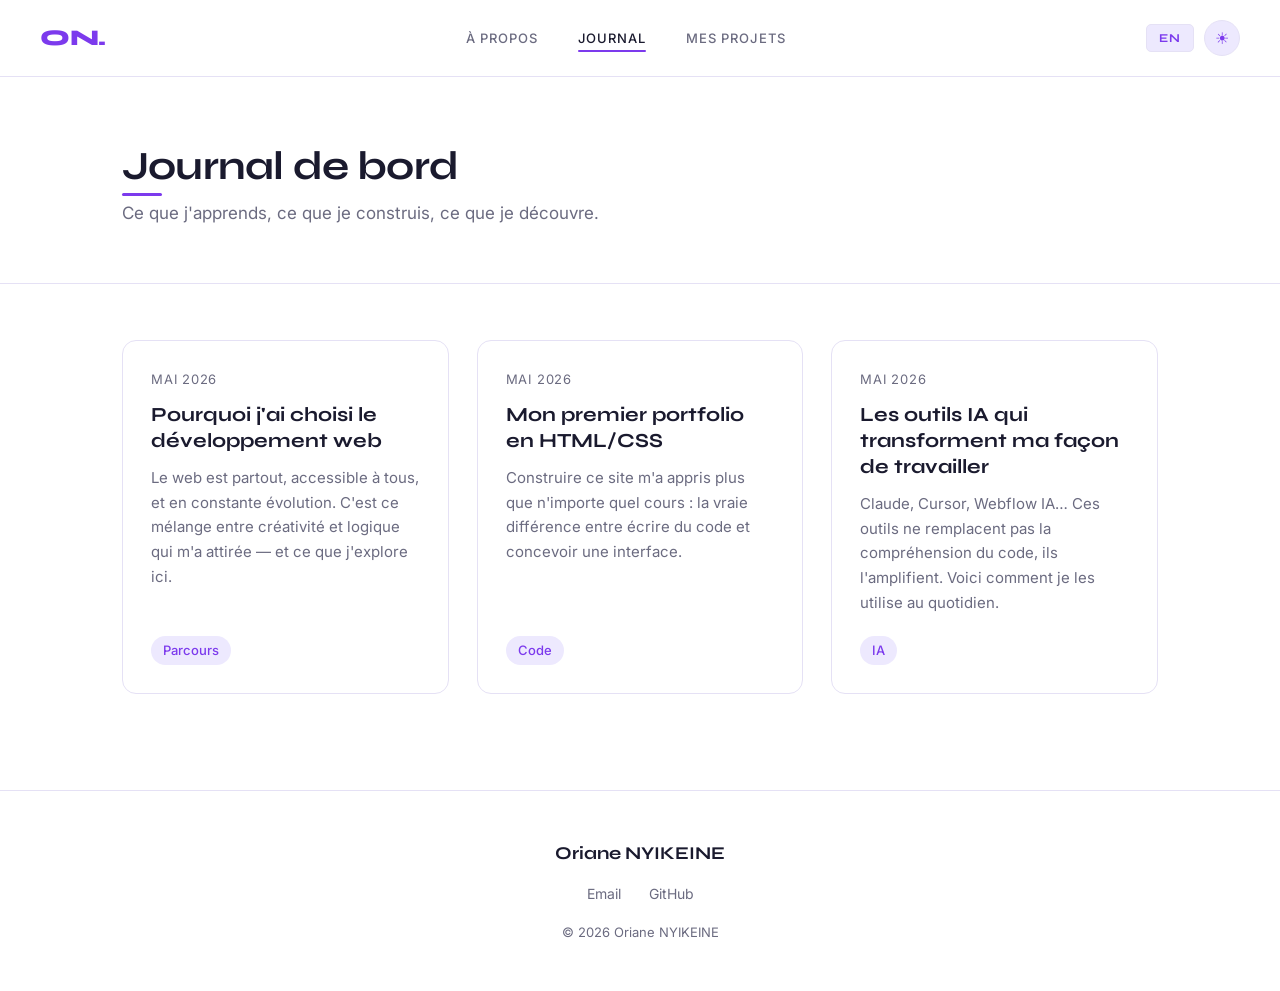
==== journal.html @ 3f0f12bd "Initial commit — portfolio Oriane NYIKEINE v1 Portfolio HTML/CSS/JS : page à propos, projets, journa" ====
<!DOCTYPE html>
<html lang="fr" data-theme="light" data-lang="fr">
<head>
  <meta charset="UTF-8">
  <meta name="viewport" content="width=device-width, initial-scale=1.0">
  <title>Journal — Oriane NYIKEINE</title>
  <link rel="stylesheet" href="style.css">
</head>
<body>

  <!-- ===== NAVIGATION ===== -->
  <nav class="nav">
    <a href="index.html" class="nav-logo">ON.</a>

    <ul class="nav-links">
      <li>
        <a href="index.html" class="nav-link">
          <span class="lang-fr">À propos</span>
          <span class="lang-en">About</span>
        </a>
      </li>
      <li>
        <a href="journal.html" class="nav-link active">
          <span class="lang-fr">Journal</span>
          <span class="lang-en">Journal</span>
        </a>
      </li>
      <li>
        <a href="work.html" class="nav-link">
          <span class="lang-fr">Mes projets</span>
          <span class="lang-en">My Work</span>
        </a>
      </li>
    </ul>

    <div class="nav-controls">
      <button class="btn-lang" id="langToggle" aria-label="Changer la langue">EN</button>
      <button class="btn-theme" id="themeToggle" aria-label="Changer le thème">
        <span class="icon-sun">☀</span>
        <span class="icon-moon">☽</span>
      </button>
    </div>
  </nav>

  <!-- ===== EN-TÊTE ===== -->
  <header class="page-header">
    <div class="container">
      <h1 class="section-title">
        <span class="lang-fr">Journal de bord</span>
        <span class="lang-en">Journal</span>
      </h1>
      <p class="page-subtitle">
        <span class="lang-fr">Ce que j'apprends, ce que je construis, ce que je découvre.</span>
        <span class="lang-en">What I learn, what I build, what I discover.</span>
      </p>
    </div>
  </header>

  <!-- ===== ARTICLES ===== -->
  <main class="journal-main">
    <div class="container">
      <div class="journal-grid">

        <!-- Article 1 -->
        <article class="article-card">
          <p class="article-date">
            <span class="lang-fr">Mai 2026</span>
            <span class="lang-en">May 2026</span>
          </p>
          <h2 class="article-title">
            <span class="lang-fr">Pourquoi j'ai choisi le développement web</span>
            <span class="lang-en">Why I chose web development</span>
          </h2>
          <p class="article-excerpt">
            <span class="lang-fr">Le web est partout, accessible à tous, et en constante évolution. C'est ce mélange entre créativité et logique qui m'a attirée — et ce que j'explore ici.</span>
            <span class="lang-en">The web is everywhere, accessible to all, and constantly evolving. It's this blend of creativity and logic that drew me in — and what I explore here.</span>
          </p>
          <span class="article-tag">
            <span class="lang-fr">Parcours</span>
            <span class="lang-en">Journey</span>
          </span>
        </article>

        <!-- Article 2 -->
        <article class="article-card">
          <p class="article-date">
            <span class="lang-fr">Mai 2026</span>
            <span class="lang-en">May 2026</span>
          </p>
          <h2 class="article-title">
            <span class="lang-fr">Mon premier portfolio en HTML/CSS</span>
            <span class="lang-en">My first portfolio in HTML/CSS</span>
          </h2>
          <p class="article-excerpt">
            <span class="lang-fr">Construire ce site m'a appris plus que n'importe quel cours : la vraie différence entre écrire du code et concevoir une interface.</span>
            <span class="lang-en">Building this site taught me more than any course: the real difference between writing code and designing an interface.</span>
          </p>
          <span class="article-tag">Code</span>
        </article>

        <!-- Article 3 -->
        <article class="article-card">
          <p class="article-date">
            <span class="lang-fr">Mai 2026</span>
            <span class="lang-en">May 2026</span>
          </p>
          <h2 class="article-title">
            <span class="lang-fr">Les outils IA qui transforment ma façon de travailler</span>
            <span class="lang-en">The AI tools transforming my workflow</span>
          </h2>
          <p class="article-excerpt">
            <span class="lang-fr">Claude, Cursor, Webflow IA… Ces outils ne remplacent pas la compréhension du code, ils l'amplifient. Voici comment je les utilise au quotidien.</span>
            <span class="lang-en">Claude, Cursor, Webflow AI… These tools don't replace understanding code, they amplify it. Here's how I use them daily.</span>
          </p>
          <span class="article-tag">IA</span>
        </article>

      </div>
    </div>
  </main>

  <!-- ===== FOOTER ===== -->
  <footer class="footer">
    <div class="container">
      <p class="footer-name">Oriane NYIKEINE</p>
      <div class="footer-links">
        <a href="mailto:nyikeineoriane@gmail.com" class="footer-link">Email</a>
        <a href="#" class="footer-link" title="GitHub — bientôt disponible">GitHub</a>
      </div>
      <p class="footer-copy">© 2026 Oriane NYIKEINE</p>
    </div>
  </footer>

  <script src="script.js"></script>
</body>
</html>
---- style.css ----
@import url('https://fonts.googleapis.com/css2?family=Syne:wght@400;600;700;800&family=Inter:wght@300;400;500&display=swap');

/* ===== VARIABLES ===== */
:root {
  --bg:           #ffffff;
  --bg-alt:       #f7f5ff;
  --text:         #1a1a2e;
  --text-muted:   #6b6b80;
  --accent:       #7c3aed;
  --accent-soft:  #ede9fe;
  --border:       #e5e1f5;
  --card-bg:      #ffffff;
  --nav-bg:       rgba(255, 255, 255, 0.85);
  --shadow:       0 4px 32px rgba(124, 58, 237, 0.10);
  --t:            0.3s cubic-bezier(0.4, 0, 0.2, 1);
}

[data-theme="dark"] {
  --bg:           #0d0b17;
  --bg-alt:       #18163a;
  --text:         #ede9fe;
  --text-muted:   #9490b0;
  --accent:       #a78bfa;
  --accent-soft:  #2d2b4e;
  --border:       #2d2b4e;
  --card-bg:      #18163a;
  --nav-bg:       rgba(13, 11, 23, 0.9);
  --shadow:       0 4px 32px rgba(167, 139, 250, 0.10);
}

/* ===== RESET ===== */
*, *::before, *::after { box-sizing: border-box; margin: 0; padding: 0; }

html { scroll-behavior: smooth; }

body {
  font-family: 'Inter', sans-serif;
  background-color: var(--bg);
  color: var(--text);
  line-height: 1.6;
  transition: background-color var(--t), color var(--t);
  min-height: 100vh;
  display: flex;
  flex-direction: column;
}

h1, h2, h3, h4 {
  font-family: 'Syne', sans-serif;
  font-weight: 700;
  line-height: 1.1;
}

a { color: inherit; text-decoration: none; }

/* ===== BILINGUISME ===== */
[data-lang="en"] .lang-fr { display: none; }
[data-lang="fr"] .lang-en { display: none; }

/* ===== UTILITAIRES ===== */
.container {
  max-width: 1100px;
  margin: 0 auto;
  padding: 0 2rem;
}

.accent { color: var(--accent); }

/* ===== NAVIGATION ===== */
.nav {
  position: fixed;
  top: 0; left: 0; right: 0;
  z-index: 100;
  display: flex;
  align-items: center;
  justify-content: space-between;
  padding: 1.25rem 2.5rem;
  background: var(--nav-bg);
  backdrop-filter: blur(14px);
  -webkit-backdrop-filter: blur(14px);
  border-bottom: 1px solid var(--border);
  transition: background var(--t), border-color var(--t);
}

.nav-logo {
  font-family: 'Syne', sans-serif;
  font-weight: 800;
  font-size: 1.4rem;
  color: var(--accent);
  letter-spacing: -0.02em;
  transition: opacity var(--t);
}
.nav-logo:hover { opacity: 0.75; }

.nav-links {
  display: flex;
  gap: 2.5rem;
  list-style: none;
}

.nav-link {
  font-size: 0.8125rem;
  font-weight: 500;
  color: var(--text-muted);
  letter-spacing: 0.08em;
  text-transform: uppercase;
  transition: color var(--t);
  position: relative;
  padding-bottom: 2px;
}

.nav-link::after {
  content: '';
  position: absolute;
  bottom: -4px; left: 0;
  width: 0; height: 2px;
  background: var(--accent);
  transition: width var(--t);
  border-radius: 2px;
}

.nav-link:hover,
.nav-link.active { color: var(--text); }

.nav-link:hover::after,
.nav-link.active::after { width: 100%; }

.nav-controls {
  display: flex;
  align-items: center;
  gap: 0.625rem;
}

.btn-lang {
  font-family: 'Syne', sans-serif;
  font-size: 0.75rem;
  font-weight: 700;
  letter-spacing: 0.1em;
  background: var(--accent-soft);
  color: var(--accent);
  border: 1px solid var(--border);
  border-radius: 5px;
  padding: 0.35rem 0.75rem;
  cursor: pointer;
  transition: all var(--t);
}
.btn-lang:hover { background: var(--accent); color: white; border-color: var(--accent); }

.btn-theme {
  background: var(--accent-soft);
  border: 1px solid var(--border);
  border-radius: 50%;
  width: 36px; height: 36px;
  cursor: pointer;
  display: flex;
  align-items: center;
  justify-content: center;
  font-size: 1rem;
  transition: all var(--t);
  color: var(--accent);
}
.btn-theme:hover { background: var(--accent); color: white; border-color: var(--accent); }

[data-theme="light"] .icon-moon { display: none; }
[data-theme="dark"]  .icon-sun  { display: none; }

/* ===== HERO ===== */
.hero {
  min-height: 100vh;
  display: flex;
  align-items: center;
  gap: 4rem;
  padding: 7rem 2.5rem 4rem;
  max-width: 1100px;
  margin: 0 auto;
  width: 100%;
}

.hero-content { flex: 1; }

.hero-eyebrow {
  font-size: 0.8125rem;
  font-weight: 500;
  color: var(--text-muted);
  letter-spacing: 0.12em;
  text-transform: uppercase;
  margin-bottom: 1rem;
}

.hero-name {
  font-size: clamp(3rem, 7vw, 5.5rem);
  font-weight: 800;
  letter-spacing: -0.03em;
  line-height: 1;
  margin-bottom: 1rem;
}

.hero-title {
  font-family: 'Syne', sans-serif;
  font-size: clamp(1.1rem, 2.5vw, 1.4rem);
  font-weight: 600;
  color: var(--accent);
  margin-bottom: 1.5rem;
}

.hero-desc {
  font-size: 1.0625rem;
  color: var(--text-muted);
  line-height: 1.75;
  max-width: 460px;
  margin-bottom: 2.5rem;
}

.hero-cta {
  display: flex;
  gap: 1rem;
  flex-wrap: wrap;
}

/* Boutons */
.btn {
  display: inline-flex;
  align-items: center;
  padding: 0.8rem 1.75rem;
  border-radius: 7px;
  font-family: 'Inter', sans-serif;
  font-size: 0.9375rem;
  font-weight: 500;
  cursor: pointer;
  transition: all var(--t);
  border: 2px solid transparent;
}

.btn-primary { background: var(--accent); color: white; }
.btn-primary:hover { background: transparent; border-color: var(--accent); color: var(--accent); }

.btn-ghost { background: transparent; border-color: var(--border); color: var(--text-muted); }
.btn-ghost:hover { border-color: var(--accent); color: var(--accent); }

/* Visuel hero */
.hero-visual {
  flex: 0 0 300px;
  position: relative;
  display: flex;
  align-items: center;
  justify-content: center;
  height: 360px;
}

.hero-blob {
  position: absolute;
  width: 260px; height: 320px;
  background: var(--accent-soft);
  border-radius: 60% 40% 55% 45% / 50% 55% 45% 50%;
  animation: blobMorph 9s ease-in-out infinite;
  transition: background var(--t);
}

@keyframes blobMorph {
  0%, 100% { border-radius: 60% 40% 55% 45% / 50% 55% 45% 50%; }
  25%       { border-radius: 45% 55% 40% 60% / 55% 45% 55% 45%; }
  50%       { border-radius: 55% 45% 60% 40% / 45% 55% 45% 55%; }
  75%       { border-radius: 40% 60% 45% 55% / 60% 40% 60% 40%; }
}

.hero-photo-frame {
  position: relative;
  width: 220px;
  height: 290px;
  border-radius: 120px 120px 100px 100px;
  overflow: hidden;
  box-shadow: 0 24px 64px rgba(124, 58, 237, 0.30);
  border: 3px solid var(--accent-soft);
  transition: border-color var(--t), box-shadow var(--t);
}

.hero-photo {
  width: 100%;
  height: 100%;
  object-fit: cover;
  object-position: center top;
  display: block;
  transition: transform 0.5s cubic-bezier(0.4, 0, 0.2, 1);
}

.hero-photo:hover { transform: scale(1.04); }

/* ===== EN-TÊTE DE PAGE (journal, work) ===== */
.page-header {
  padding: 9rem 0 3.5rem;
  border-bottom: 1px solid var(--border);
  transition: border-color var(--t);
}

.page-header .container { display: flex; flex-direction: column; gap: 0.75rem; }

.page-subtitle {
  font-size: 1.0625rem;
  color: var(--text-muted);
  max-width: 500px;
}

/* ===== TITRE DE SECTION ===== */
.section-title {
  font-size: clamp(1.75rem, 3.5vw, 2.5rem);
  letter-spacing: -0.02em;
  position: relative;
  display: inline-block;
}

.section-title::after {
  content: '';
  position: absolute;
  bottom: -8px; left: 0;
  width: 2.5rem; height: 3px;
  background: var(--accent);
  border-radius: 2px;
}

/* ===== SECTION À PROPOS ===== */
.about {
  padding: 6rem 0;
  background: var(--bg-alt);
  transition: background var(--t);
}

.about > .container > .section-title { margin-bottom: 3rem; }

.about-grid {
  display: grid;
  grid-template-columns: 1.4fr 1fr;
  gap: 4rem;
  align-items: start;
}

.about-text p {
  font-size: 1.0625rem;
  line-height: 1.8;
  color: var(--text-muted);
  margin-bottom: 1rem;
}
.about-text p:last-child { margin-bottom: 0; }

.skills-label {
  font-size: 0.8125rem;
  letter-spacing: 0.1em;
  text-transform: uppercase;
  color: var(--text-muted);
  margin-bottom: 1.25rem;
  font-family: 'Inter', sans-serif;
  font-weight: 600;
}

.skills-grid {
  display: flex;
  flex-wrap: wrap;
  gap: 0.625rem;
}

.skill-tag {
  background: var(--accent-soft);
  color: var(--accent);
  border: 1px solid var(--border);
  padding: 0.4rem 1rem;
  border-radius: 100px;
  font-size: 0.875rem;
  font-weight: 500;
  transition: all var(--t);
}
.skill-tag:hover { background: var(--accent); color: white; border-color: var(--accent); }

/* ===== JOURNAL — GRILLE D'ARTICLES ===== */
.journal-main {
  padding: 3.5rem 0 6rem;
  flex: 1;
}

.journal-grid {
  display: grid;
  grid-template-columns: repeat(auto-fill, minmax(300px, 1fr));
  gap: 1.75rem;
}

.article-card {
  background: var(--card-bg);
  border: 1px solid var(--border);
  border-radius: 14px;
  padding: 1.75rem;
  transition: all var(--t);
  cursor: pointer;
  display: flex;
  flex-direction: column;
}
.article-card:hover {
  border-color: var(--accent);
  transform: translateY(-5px);
  box-shadow: var(--shadow);
}

.article-date {
  font-size: 0.8125rem;
  color: var(--text-muted);
  letter-spacing: 0.06em;
  text-transform: uppercase;
  margin-bottom: 0.75rem;
}

.article-title {
  font-size: 1.25rem;
  font-family: 'Syne', sans-serif;
  font-weight: 700;
  margin-bottom: 0.75rem;
  line-height: 1.3;
}

.article-excerpt {
  font-size: 0.9375rem;
  color: var(--text-muted);
  line-height: 1.65;
  flex: 1;
  margin-bottom: 1.25rem;
}

.article-tag {
  display: inline-block;
  font-size: 0.8125rem;
  font-weight: 500;
  color: var(--accent);
  background: var(--accent-soft);
  padding: 0.25rem 0.75rem;
  border-radius: 100px;
  align-self: flex-start;
}

/* ===== MY WORK — GRILLE DE PROJETS ===== */
.work-main {
  padding: 3.5rem 0 6rem;
  flex: 1;
}

.work-grid {
  display: grid;
  grid-template-columns: repeat(auto-fill, minmax(300px, 1fr));
  gap: 1.75rem;
}

.project-card {
  background: var(--card-bg);
  border: 1px solid var(--border);
  border-radius: 14px;
  overflow: hidden;
  transition: all var(--t);
  display: flex;
  flex-direction: column;
}
.project-card:hover {
  border-color: var(--accent);
  transform: translateY(-5px);
  box-shadow: var(--shadow);
}

.project-thumb {
  height: 190px;
  background: var(--bg-alt);
  display: flex;
  align-items: center;
  justify-content: center;
  position: relative;
  overflow: hidden;
  transition: background var(--t);
}

.project-thumb-inner {
  display: flex;
  flex-direction: column;
  align-items: center;
  gap: 0.5rem;
}

.project-thumb-label {
  font-family: 'Syne', sans-serif;
  font-weight: 700;
  font-size: 0.875rem;
  color: var(--text-muted);
  letter-spacing: 0.08em;
  text-transform: uppercase;
}

.project-thumb-num {
  font-family: 'Syne', sans-serif;
  font-size: 3rem;
  font-weight: 800;
  color: var(--border);
  line-height: 1;
  transition: color var(--t);
}

.project-card:hover .project-thumb-num { color: var(--accent-soft); }

.project-body {
  padding: 1.5rem;
  flex: 1;
  display: flex;
  flex-direction: column;
}

.project-title {
  font-size: 1.25rem;
  font-family: 'Syne', sans-serif;
  font-weight: 700;
  margin-bottom: 0.5rem;
}

.project-desc {
  font-size: 0.9375rem;
  color: var(--text-muted);
  line-height: 1.65;
  flex: 1;
  margin-bottom: 1.25rem;
}

.project-tags {
  display: flex;
  flex-wrap: wrap;
  gap: 0.5rem;
  margin-bottom: 1.25rem;
}

.project-tag {
  font-size: 0.8125rem;
  font-weight: 500;
  color: var(--accent);
  background: var(--accent-soft);
  padding: 0.2rem 0.65rem;
  border-radius: 5px;
}

.project-links {
  display: flex;
  gap: 0.75rem;
  margin-top: auto;
}

.project-link {
  font-size: 0.875rem;
  font-weight: 500;
  color: var(--text-muted);
  border: 1px solid var(--border);
  padding: 0.375rem 0.875rem;
  border-radius: 5px;
  transition: all var(--t);
}
.project-link:hover { color: var(--accent); border-color: var(--accent); }
.project-link.disabled { opacity: 0.4; pointer-events: none; cursor: not-allowed; }

/* ===== FOOTER ===== */
.footer {
  padding: 3rem 0;
  border-top: 1px solid var(--border);
  transition: border-color var(--t);
}

.footer .container {
  display: flex;
  flex-direction: column;
  align-items: center;
  gap: 1rem;
  text-align: center;
}

.footer-name {
  font-family: 'Syne', sans-serif;
  font-weight: 700;
  font-size: 1.125rem;
}

.footer-links { display: flex; gap: 1.75rem; }

.footer-link {
  font-size: 0.875rem;
  color: var(--text-muted);
  transition: color var(--t);
  position: relative;
}
.footer-link::after {
  content: '';
  position: absolute;
  bottom: -2px; left: 0;
  width: 0; height: 1px;
  background: var(--accent);
  transition: width var(--t);
}
.footer-link:hover { color: var(--accent); }
.footer-link:hover::after { width: 100%; }

.footer-copy {
  font-size: 0.8125rem;
  color: var(--text-muted);
}

/* ===== RESPONSIVE ===== */
@media (max-width: 768px) {
  .nav { padding: 1rem 1.5rem; }
  .nav-links { display: none; }

  .hero {
    flex-direction: column-reverse;
    padding: 6rem 1.5rem 3rem;
    text-align: center;
    gap: 2rem;
    min-height: auto;
    padding-top: 7rem;
  }

  .hero-desc { margin: 0 auto 2.5rem; }
  .hero-cta { justify-content: center; }

  .hero-visual       { flex: 0 0 180px; height: 240px; }
  .hero-blob         { width: 180px; height: 220px; }
  .hero-photo-frame  { width: 160px; height: 210px; }

  .about-grid { grid-template-columns: 1fr; gap: 2.5rem; }
  .container  { padding: 0 1.25rem; }
}

@media (max-width: 480px) {
  .hero-name { font-size: 2.75rem; }
}
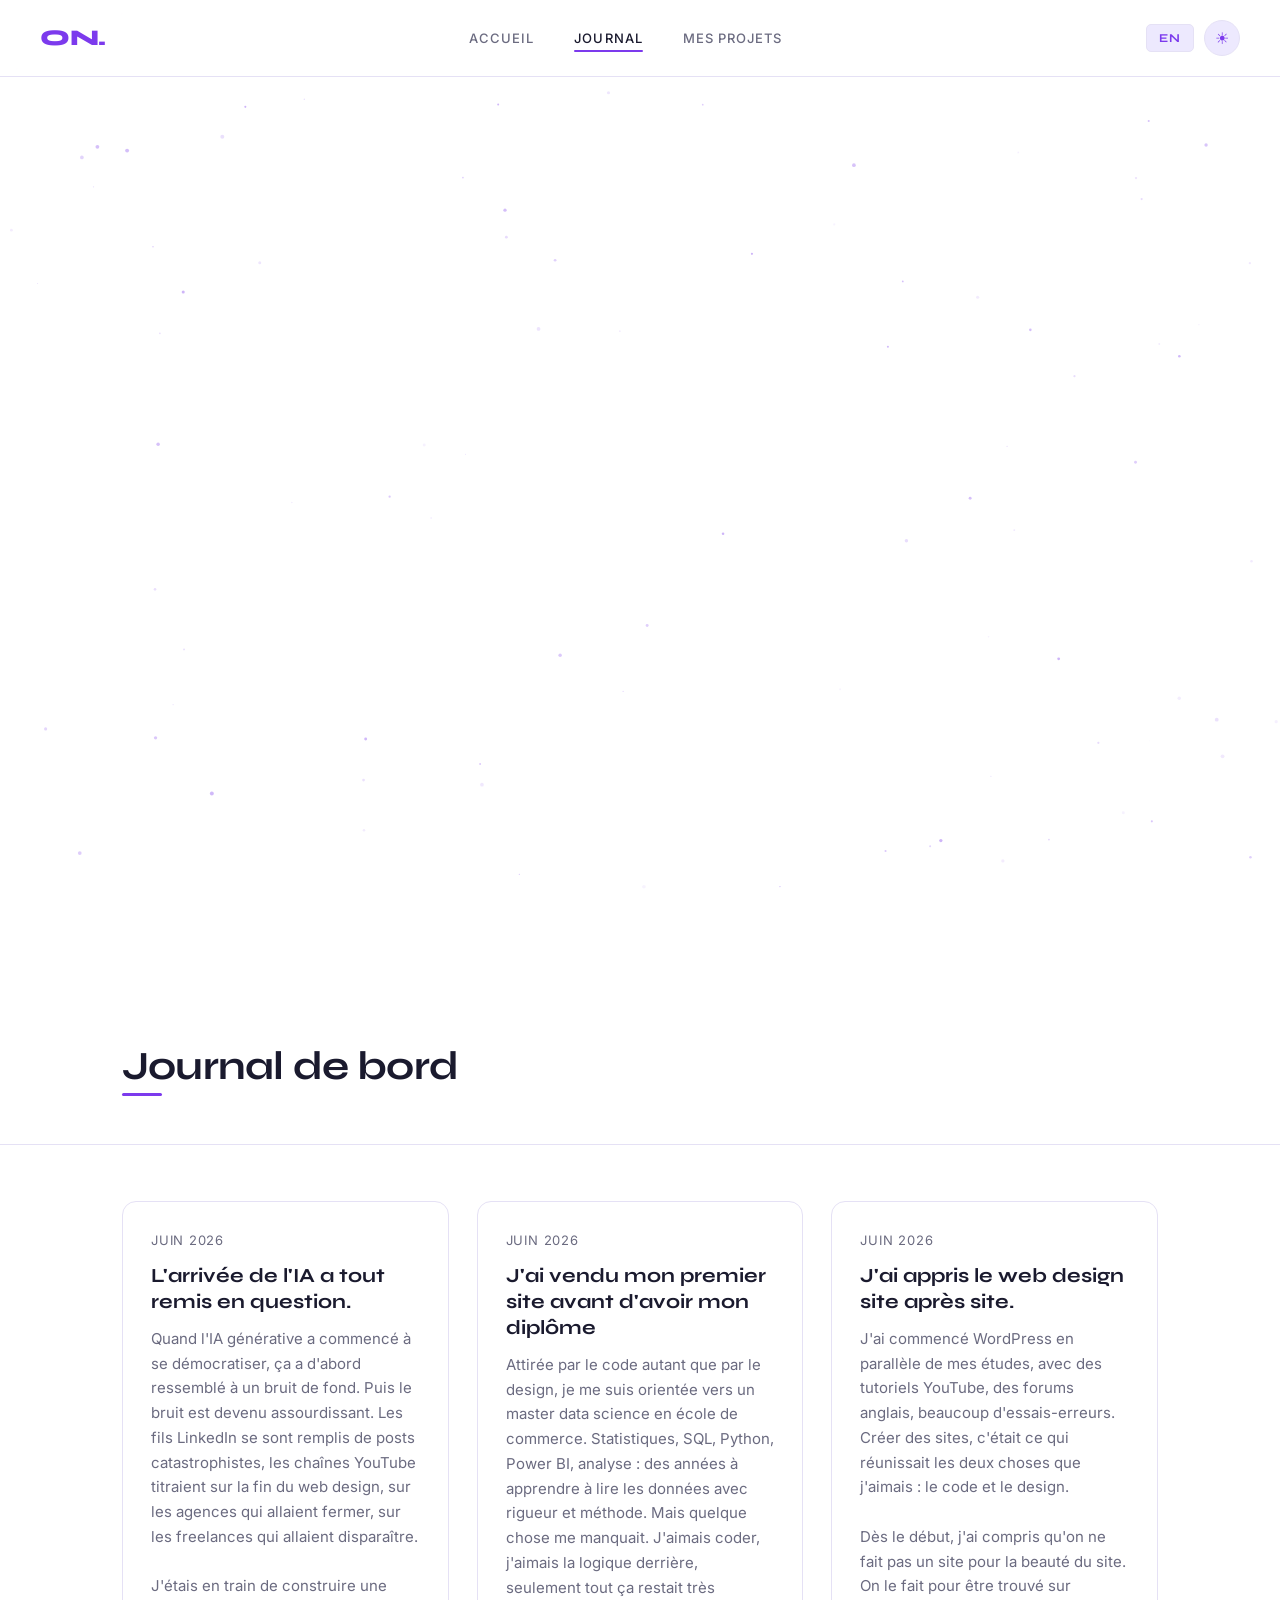
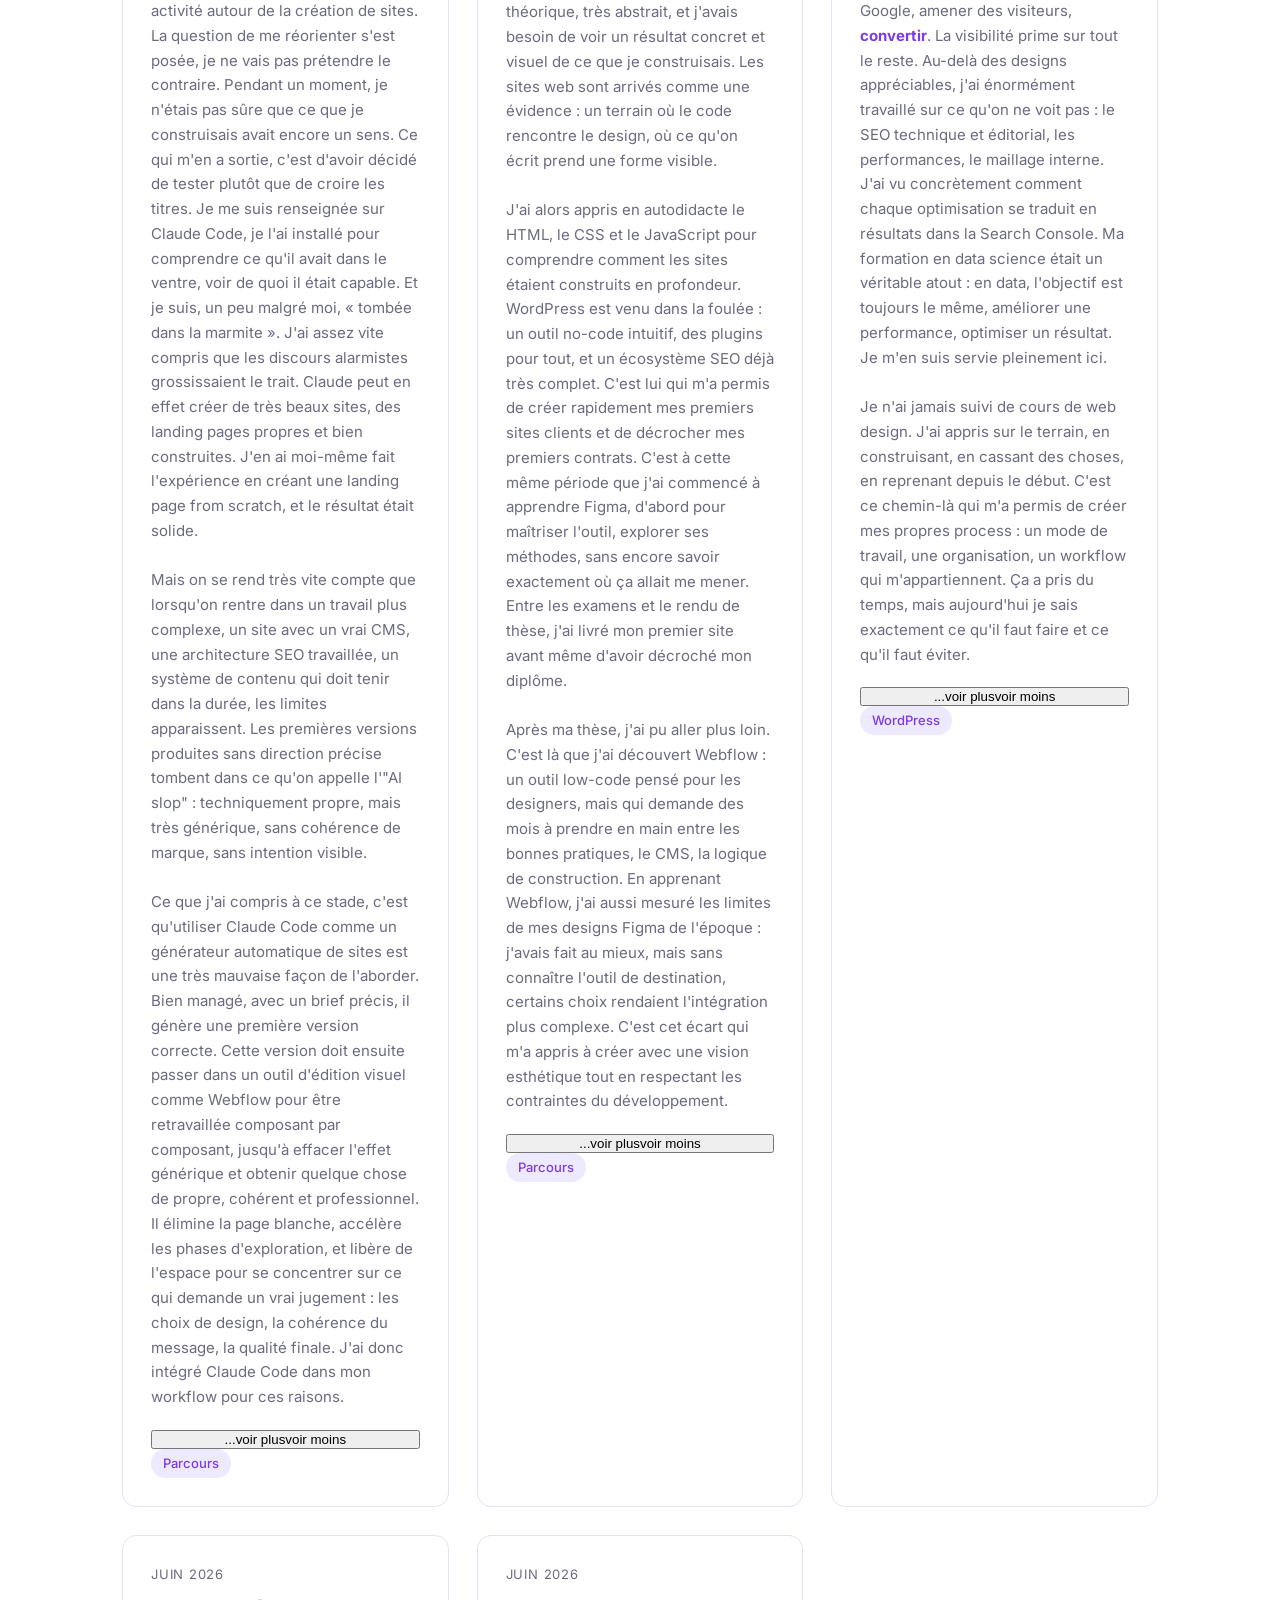
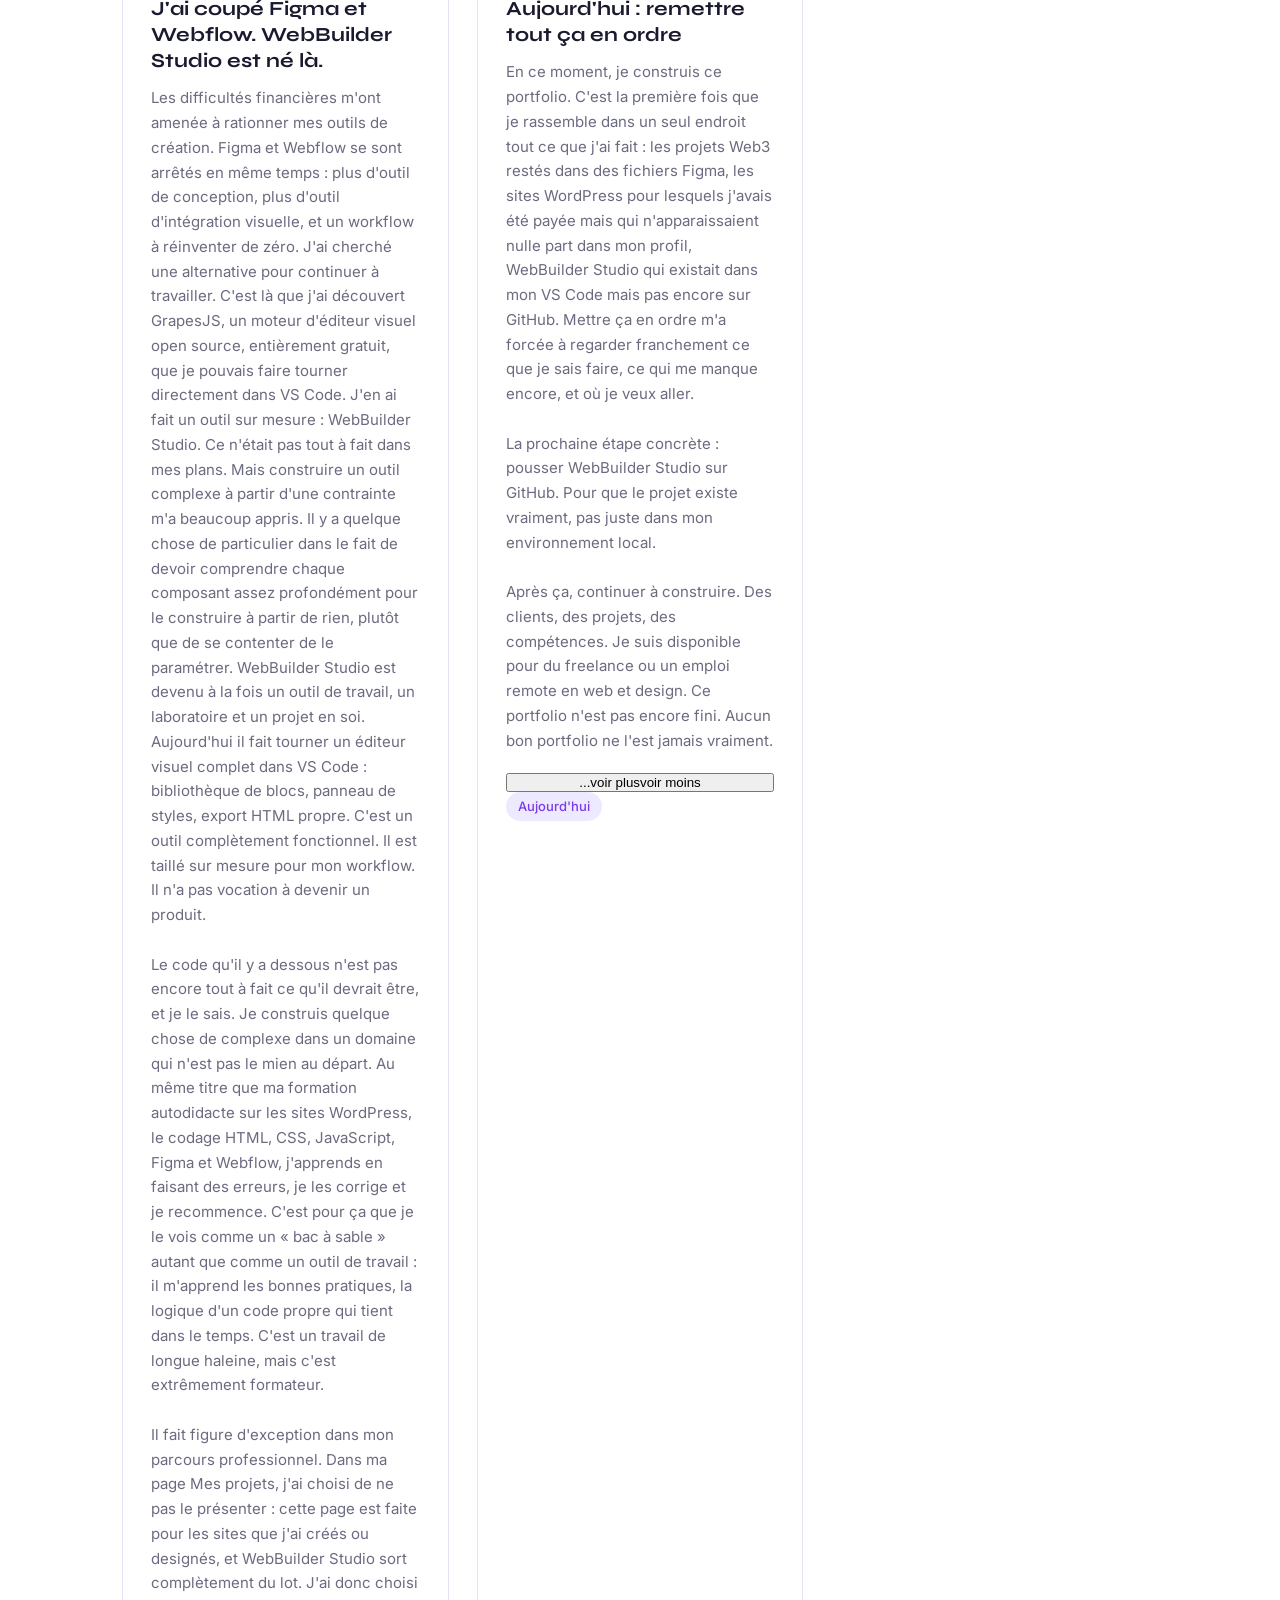
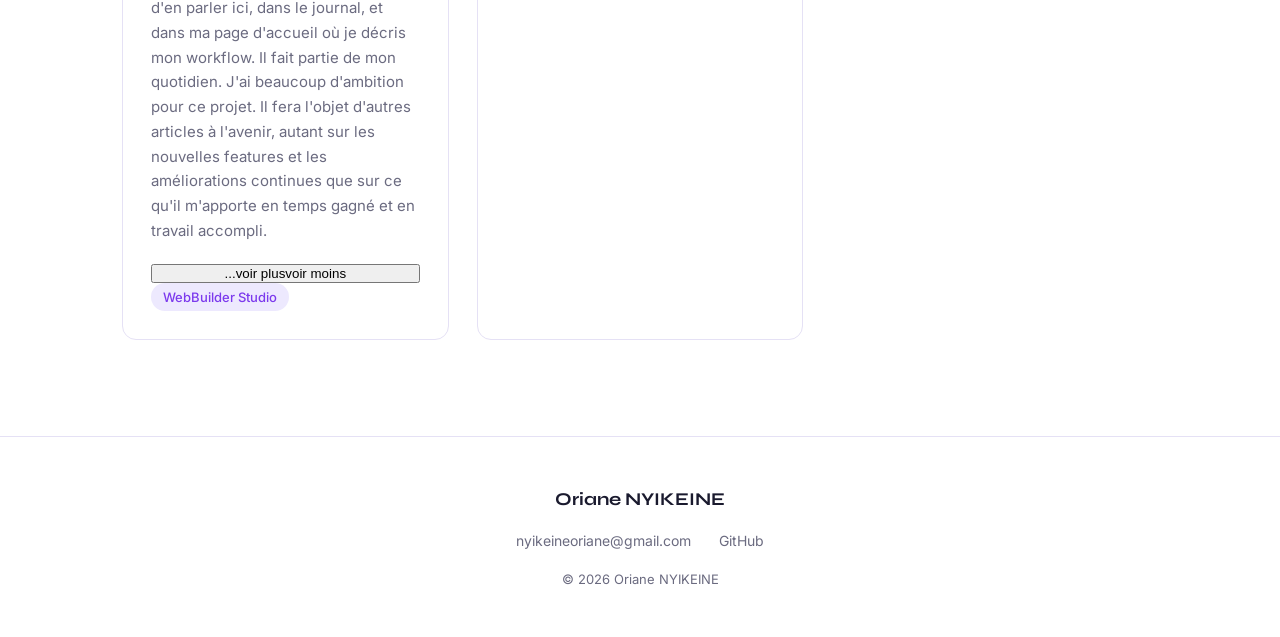
==== commit c80cf08a: "Mise à jour portfolio — pages, images, fichiers webbuilder - Ajout .gitignore (exclut les pages priv" ====
--- a/journal.html
+++ b/journal.html
@@ -7,6 +7,7 @@
   <link rel="stylesheet" href="style.css">
 </head>
 <body>
+<canvas id="bg-canvas"></canvas>
 
   <!-- ===== NAVIGATION ===== -->
   <nav class="nav">
@@ -15,8 +16,8 @@
     <ul class="nav-links">
       <li>
         <a href="index.html" class="nav-link">
-          <span class="lang-fr">À propos</span>
-          <span class="lang-en">About</span>
+          <span class="lang-fr">Accueil</span>
+          <span class="lang-en">Home</span>
         </a>
       </li>
       <li>
@@ -49,10 +50,6 @@
         <span class="lang-fr">Journal de bord</span>
         <span class="lang-en">Journal</span>
       </h1>
-      <p class="page-subtitle">
-        <span class="lang-fr">Ce que j'apprends, ce que je construis, ce que je découvre.</span>
-        <span class="lang-en">What I learn, what I build, what I discover.</span>
-      </p>
     </div>
   </header>
 
@@ -61,58 +58,109 @@
     <div class="container">
       <div class="journal-grid">
 
-        <!-- Article 1 -->
+        <!-- Article 1 — L'IA -->
         <article class="article-card">
-          <p class="article-date">
-            <span class="lang-fr">Mai 2026</span>
-            <span class="lang-en">May 2026</span>
-          </p>
+          <p class="article-date"><span class="lang-fr">Juin 2026</span><span class="lang-en">June 2026</span></p>
           <h2 class="article-title">
-            <span class="lang-fr">Pourquoi j'ai choisi le développement web</span>
-            <span class="lang-en">Why I chose web development</span>
+            <span class="lang-fr">L'arrivée de l'IA a tout remis en question.</span>
+            <span class="lang-en">The arrival of AI put everything in question.</span>
           </h2>
-          <p class="article-excerpt">
-            <span class="lang-fr">Le web est partout, accessible à tous, et en constante évolution. C'est ce mélange entre créativité et logique qui m'a attirée — et ce que j'explore ici.</span>
-            <span class="lang-en">The web is everywhere, accessible to all, and constantly evolving. It's this blend of creativity and logic that drew me in — and what I explore here.</span>
-          </p>
-          <span class="article-tag">
-            <span class="lang-fr">Parcours</span>
-            <span class="lang-en">Journey</span>
-          </span>
+          <div class="article-body">
+            <p class="article-excerpt">
+              <span class="lang-fr">Quand l'IA générative a commencé à se démocratiser, ça a d'abord ressemblé à un bruit de fond. Puis le bruit est devenu assourdissant. Les fils LinkedIn se sont remplis de posts catastrophistes, les chaînes YouTube titraient sur la fin du web design, sur les agences qui allaient fermer, sur les freelances qui allaient disparaître.<br><br>J'étais en train de construire une activité autour de la création de sites. La question de me réorienter s'est posée, je ne vais pas prétendre le contraire. Pendant un moment, je n'étais pas sûre que ce que je construisais avait encore un sens. Ce qui m'en a sortie, c'est d'avoir décidé de tester plutôt que de croire les titres. Je me suis renseignée sur Claude Code, je l'ai installé pour comprendre ce qu'il avait dans le ventre, voir de quoi il était capable. Et je suis, un peu malgré moi, « tombée dans la marmite ». J'ai assez vite compris que les discours alarmistes grossissaient le trait. Claude peut en effet créer de très beaux sites, des landing pages propres et bien construites. J'en ai moi-même fait l'expérience en créant <a href="work.html" class="article-link">une landing page from scratch</a>, et le résultat était solide.<br><br>Mais on se rend très vite compte que lorsqu'on rentre dans un travail plus complexe, un site avec un vrai CMS, une architecture SEO travaillée, un système de contenu qui doit tenir dans la durée, les limites apparaissent. Les premières versions produites sans direction précise tombent dans ce qu'on appelle l'"AI slop" : techniquement propre, mais très générique, sans cohérence de marque, sans intention visible.<br><br>Ce que j'ai compris à ce stade, c'est qu'utiliser Claude Code comme un générateur automatique de sites est une très mauvaise façon de l'aborder. Bien managé, avec un brief précis, il génère une première version correcte. Cette version doit ensuite passer dans un outil d'édition visuel comme Webflow pour être retravaillée composant par composant, jusqu'à effacer l'effet générique et obtenir quelque chose de propre, cohérent et professionnel. Il élimine la page blanche, accélère les phases d'exploration, et libère de l'espace pour se concentrer sur ce qui demande un vrai jugement : les choix de design, la cohérence du message, la qualité finale. J'ai donc intégré Claude Code dans mon workflow pour ces raisons.</span>
+              <span class="lang-en">When generative AI started going mainstream, it first felt like background noise. Then the noise became overwhelming. LinkedIn feeds filled with catastrophist posts, YouTube channels ran headlines about the end of web design, agencies closing, freelancers disappearing.<br><br>I was in the middle of building an activity around website creation. The question of changing direction came up, and I'm not going to pretend it didn't. For a while, I wasn't sure what I was building still made sense. What pulled me out of that was deciding to test things rather than believe the headlines. I looked into Claude Code, installed it to understand what it had under the hood, see what it was capable of. And I fell in, almost despite myself. I fairly quickly understood that the alarmist narratives were exaggerating. Claude can in fact create genuinely beautiful sites, clean and well-structured landing pages. I experienced it myself by building <a href="work.html" class="article-link">one from scratch</a>, and the result was solid.<br><br>But you realise very quickly that when you get into something more complex, a site with a real CMS, a structured SEO architecture, a content system that needs to hold up over time, the limits show up. The first versions produced without precise direction fall into what's called "AI slop": technically clean, but very generic, without brand coherence, without visible intention.<br><br>What I understood at that point is that using Claude Code as an automatic site generator is entirely the wrong approach. Used properly, with a precise brief, it generates a first working version. That version then needs to go through a visual editing tool like Webflow, reworked component by component, until the generic effect is gone and what's left is clean, coherent, and professional. It eliminates the blank page, accelerates the exploration phase, and frees up space to focus on what requires real judgment: design choices, message coherence, final quality. I've therefore integrated Claude Code into my workflow for these reasons.</span>
+            </p>
+            <div class="article-fade"></div>
+          </div>
+          <button class="article-toggle">
+            <span class="lang-fr"><span class="toggle-more">...voir plus</span><span class="toggle-less">voir moins</span></span>
+            <span class="lang-en"><span class="toggle-more">...see more</span><span class="toggle-less">see less</span></span>
+          </button>
+          <span class="article-tag"><span class="lang-fr">Parcours</span><span class="lang-en">Journey</span></span>
         </article>
 
-        <!-- Article 2 -->
+        <!-- Article 2 — Formation + micro-entreprise -->
         <article class="article-card">
-          <p class="article-date">
-            <span class="lang-fr">Mai 2026</span>
-            <span class="lang-en">May 2026</span>
-          </p>
+          <p class="article-date"><span class="lang-fr">Juin 2026</span><span class="lang-en">June 2026</span></p>
           <h2 class="article-title">
-            <span class="lang-fr">Mon premier portfolio en HTML/CSS</span>
-            <span class="lang-en">My first portfolio in HTML/CSS</span>
+            <span class="lang-fr">J'ai vendu mon premier site avant d'avoir mon diplôme</span>
+            <span class="lang-en">I sold my first site before I graduated</span>
           </h2>
-          <p class="article-excerpt">
-            <span class="lang-fr">Construire ce site m'a appris plus que n'importe quel cours : la vraie différence entre écrire du code et concevoir une interface.</span>
-            <span class="lang-en">Building this site taught me more than any course: the real difference between writing code and designing an interface.</span>
-          </p>
-          <span class="article-tag">Code</span>
+          <div class="article-body">
+            <p class="article-excerpt">
+              <span class="lang-fr">Attirée par le code autant que par le design, je me suis orientée vers un master data science en école de commerce. Statistiques, SQL, Python, Power BI, analyse : des années à apprendre à lire les données avec rigueur et méthode. Mais quelque chose me manquait. J'aimais coder, j'aimais la logique derrière, seulement tout ça restait très théorique, très abstrait, et j'avais besoin de voir un résultat concret et visuel de ce que je construisais. Les sites web sont arrivés comme une évidence : un terrain où le code rencontre le design, où ce qu'on écrit prend une forme visible.<br><br>J'ai alors appris en autodidacte le HTML, le CSS et le JavaScript pour comprendre comment les sites étaient construits en profondeur. WordPress est venu dans la foulée : un outil no-code intuitif, des plugins pour tout, et un écosystème SEO déjà très complet. C'est lui qui m'a permis de créer rapidement mes premiers sites clients et de décrocher mes premiers contrats. C'est à cette même période que j'ai commencé à apprendre Figma, d'abord pour maîtriser l'outil, explorer ses méthodes, sans encore savoir exactement où ça allait me mener. Entre les examens et le rendu de thèse, j'ai livré mon premier site avant même d'avoir décroché mon diplôme.<br><br>Après ma thèse, j'ai pu aller plus loin. C'est là que j'ai découvert Webflow : un outil low-code pensé pour les designers, mais qui demande des mois à prendre en main entre les bonnes pratiques, le CMS, la logique de construction. En apprenant Webflow, j'ai aussi mesuré les limites de mes designs Figma de l'époque : j'avais fait au mieux, mais sans connaître l'outil de destination, certains choix rendaient l'intégration plus complexe. C'est cet écart qui m'a appris à créer avec une vision esthétique tout en respectant les contraintes du développement.</span>
+              <span class="lang-en">Drawn to code as much as design, I went into a data science master's at business school. Statistics, SQL, Python, Power BI, analysis: years of learning to read data with rigour and method. But something was missing. I loved coding, I loved the logic behind it, only all of that stayed very theoretical, very abstract, and I needed to see a concrete, visual result of what I was building. Websites arrived as the obvious answer: a space where code meets design, where what you write takes a visible form.<br><br>I then taught myself HTML, CSS, and JavaScript to understand how sites were built at a deeper level. WordPress came right after: an intuitive no-code tool, plugins for everything, and an already very complete SEO ecosystem. It's what allowed me to create my first client sites quickly and land my first contracts. It was during that same period that I started learning Figma, at first just to master the tool, explore its methods, without quite knowing where it would take me. Between exams and submitting my thesis, I delivered my first site before I'd even graduated.<br><br>After finishing my thesis, I was able to go further. That's when I discovered Webflow: a low-code tool built for designers, but one that takes months to get right between best practices, the CMS, the build logic. Learning Webflow also showed me the limits of my Figma designs from that period: I'd done my best, but without knowing the destination tool, some choices made the integration more complex. That gap is what taught me to create with an aesthetic vision while keeping the development constraints in mind.</span>
+            </p>
+            <div class="article-fade"></div>
+          </div>
+          <button class="article-toggle">
+            <span class="lang-fr"><span class="toggle-more">...voir plus</span><span class="toggle-less">voir moins</span></span>
+            <span class="lang-en"><span class="toggle-more">...see more</span><span class="toggle-less">see less</span></span>
+          </button>
+          <span class="article-tag"><span class="lang-fr">Parcours</span><span class="lang-en">Journey</span></span>
         </article>
 
-        <!-- Article 3 -->
+        <!-- Article 3 — Six sites WordPress -->
         <article class="article-card">
-          <p class="article-date">
-            <span class="lang-fr">Mai 2026</span>
-            <span class="lang-en">May 2026</span>
-          </p>
+          <p class="article-date"><span class="lang-fr">Juin 2026</span><span class="lang-en">June 2026</span></p>
           <h2 class="article-title">
-            <span class="lang-fr">Les outils IA qui transforment ma façon de travailler</span>
-            <span class="lang-en">The AI tools transforming my workflow</span>
+            <span class="lang-fr">J'ai appris le web design site après site.</span>
+            <span class="lang-en">I learned web design one site at a time.</span>
           </h2>
-          <p class="article-excerpt">
-            <span class="lang-fr">Claude, Cursor, Webflow IA… Ces outils ne remplacent pas la compréhension du code, ils l'amplifient. Voici comment je les utilise au quotidien.</span>
-            <span class="lang-en">Claude, Cursor, Webflow AI… These tools don't replace understanding code, they amplify it. Here's how I use them daily.</span>
-          </p>
-          <span class="article-tag">IA</span>
+          <div class="article-body">
+            <p class="article-excerpt">
+              <span class="lang-fr">J'ai commencé WordPress en parallèle de mes études, avec des tutoriels YouTube, des forums anglais, beaucoup d'essais-erreurs. Créer des sites, c'était ce qui réunissait les deux choses que j'aimais : le code et le design.<br><br>Dès le début, j'ai compris qu'on ne fait pas un site pour la beauté du site. On le fait pour être trouvé sur Google, amener des visiteurs, <strong style="color:var(--accent)">convertir</strong>. La visibilité prime sur tout le reste. Au-delà des designs appréciables, j'ai énormément travaillé sur ce qu'on ne voit pas : le SEO technique et éditorial, les performances, le maillage interne. J'ai vu concrètement comment chaque optimisation se traduit en résultats dans la Search Console. Ma formation en data science était un véritable atout : en data, l'objectif est toujours le même, améliorer une performance, optimiser un résultat. Je m'en suis servie pleinement ici.<br><br>Je n'ai jamais suivi de cours de web design. J'ai appris sur le terrain, en construisant, en cassant des choses, en reprenant depuis le début. C'est ce chemin-là qui m'a permis de créer mes propres process : un mode de travail, une organisation, un workflow qui m'appartiennent. Ça a pris du temps, mais aujourd'hui je sais exactement ce qu'il faut faire et ce qu'il faut éviter.</span>
+              <span class="lang-en">I started with WordPress alongside my studies: YouTube tutorials, English-language forums, a lot of trial and error. Building sites was what brought together the two things I loved: code and design.<br><br>From the beginning, I understood that you don't build a site for the beauty of the site. You build it to be found on Google, to bring in visitors, to <strong style="color:var(--accent)">convert</strong>. Visibility comes first. Beyond creating something worth looking at, I spent a lot of time working on what you don't see: technical and editorial SEO, performance, internal linking. I saw concretely how each optimisation translates into results in the Search Console. My data science training was a genuine asset: in data, the goal is always the same, improve a performance, optimise a result. I put that fully to work here.<br><br>I never took a web design course. I learned in the field, by building, breaking things, starting over. That's the path that let me build my own processes: a way of working, an organisation, a workflow that belongs to me. It took time, but today I know exactly what needs to be done and what needs to be avoided.</span>
+            </p>
+            <div class="article-fade"></div>
+          </div>
+          <button class="article-toggle">
+            <span class="lang-fr"><span class="toggle-more">...voir plus</span><span class="toggle-less">voir moins</span></span>
+            <span class="lang-en"><span class="toggle-more">...see more</span><span class="toggle-less">see less</span></span>
+          </button>
+          <span class="article-tag">WordPress</span>
+        </article>
+
+        <!-- Article 4 — WebBuilder Studio -->
+        <article class="article-card">
+          <p class="article-date"><span class="lang-fr">Juin 2026</span><span class="lang-en">June 2026</span></p>
+          <h2 class="article-title">
+            <span class="lang-fr">J'ai coupé Figma et Webflow. WebBuilder Studio est né là.</span>
+            <span class="lang-en">I cut Figma and Webflow. WebBuilder Studio was born from that.</span>
+          </h2>
+          <div class="article-body">
+            <p class="article-excerpt">
+              <span class="lang-fr">Les difficultés financières m'ont amenée à rationner mes outils de création. Figma et Webflow se sont arrêtés en même temps : plus d'outil de conception, plus d'outil d'intégration visuelle, et un workflow à réinventer de zéro. J'ai cherché une alternative pour continuer à travailler. C'est là que j'ai découvert GrapesJS, un moteur d'éditeur visuel open source, entièrement gratuit, que je pouvais faire tourner directement dans VS Code. J'en ai fait un outil sur mesure : WebBuilder Studio. Ce n'était pas tout à fait dans mes plans. Mais construire un outil complexe à partir d'une contrainte m'a beaucoup appris. Il y a quelque chose de particulier dans le fait de devoir comprendre chaque composant assez profondément pour le construire à partir de rien, plutôt que de se contenter de le paramétrer. WebBuilder Studio est devenu à la fois un outil de travail, un laboratoire et un projet en soi. Aujourd'hui il fait tourner un éditeur visuel complet dans VS Code : bibliothèque de blocs, panneau de styles, export HTML propre. C'est un outil complètement fonctionnel. Il est taillé sur mesure pour mon workflow. Il n'a pas vocation à devenir un produit.<br><br>Le code qu'il y a dessous n'est pas encore tout à fait ce qu'il devrait être, et je le sais. Je construis quelque chose de complexe dans un domaine qui n'est pas le mien au départ. Au même titre que ma formation autodidacte sur les sites WordPress, le codage HTML, CSS, JavaScript, Figma et Webflow, j'apprends en faisant des erreurs, je les corrige et je recommence. C'est pour ça que je le vois comme un « bac à sable » autant que comme un outil de travail : il m'apprend les bonnes pratiques, la logique d'un code propre qui tient dans le temps. C'est un travail de longue haleine, mais c'est extrêmement formateur.<br><br>Il fait figure d'exception dans mon parcours professionnel. Dans ma page Mes projets, j'ai choisi de ne pas le présenter : cette page est faite pour les sites que j'ai créés ou designés, et WebBuilder Studio sort complètement du lot. J'ai donc choisi d'en parler ici, dans le journal, et dans ma page d'accueil où je décris mon workflow. Il fait partie de mon quotidien. J'ai beaucoup d'ambition pour ce projet. Il fera l'objet d'autres articles à l'avenir, autant sur les nouvelles features et les améliorations continues que sur ce qu'il m'apporte en temps gagné et en travail accompli.</span>
+              <span class="lang-en">Financial difficulties pushed me to ration my creation tools. Figma and Webflow stopped at the same time: no more design tool, no more visual integration tool, and a workflow to reinvent from scratch. I looked for an alternative to keep working. That's when I discovered GrapesJS, an open source visual editor engine, completely free, that I could run directly in VS Code. I turned it into a bespoke tool: WebBuilder Studio. It wasn't quite in the plan. But building a complex tool out of a constraint taught me a lot. There's something particular about having to understand each component deeply enough to build it from nothing, rather than just configuring it. WebBuilder Studio became a work tool, a lab and a project in its own right. Today it runs a full visual editor inside VS Code: block library, style panel, clean HTML export. It's a fully functional tool. It's tailored to my workflow. It's not meant to become a product.<br><br>The code underneath isn't quite what it should be yet, and I know it. I'm building something complex in a domain that isn't mine to begin with. Just like my self-taught learning across WordPress sites, HTML, CSS, JavaScript, Figma and Webflow, I learn by making mistakes, correcting them and starting over. That's why I see it as a "sandbox" as much as a work tool: it teaches me good practices, the logic of clean code that holds up over time. It's a long-haul project, but an incredibly formative one.<br><br>It stands out as an exception in my professional journey. In my Work page, I chose not to include it: that page is for the sites I've built or designed, and WebBuilder Studio is something else entirely. So I chose to talk about it here, in the journal, and on my homepage where I describe my workflow. It's part of my daily life. I have big ambitions for this project. It will be the subject of future articles, both on the new features I add and the ongoing improvements, and on what it brings me in time saved and work done.</span>
+            </p>
+            <div class="article-fade"></div>
+          </div>
+          <button class="article-toggle">
+            <span class="lang-fr"><span class="toggle-more">...voir plus</span><span class="toggle-less">voir moins</span></span>
+            <span class="lang-en"><span class="toggle-more">...see more</span><span class="toggle-less">see less</span></span>
+          </button>
+          <span class="article-tag">WebBuilder Studio</span>
+        </article>
+
+        <!-- Article 5 — Aujourd'hui -->
+        <article class="article-card">
+          <p class="article-date"><span class="lang-fr">Juin 2026</span><span class="lang-en">June 2026</span></p>
+          <h2 class="article-title">
+            <span class="lang-fr">Aujourd'hui : remettre tout ça en ordre</span>
+            <span class="lang-en">Today: putting it all in order</span>
+          </h2>
+          <div class="article-body">
+            <p class="article-excerpt">
+              <span class="lang-fr">En ce moment, je construis ce portfolio. C'est la première fois que je rassemble dans un seul endroit tout ce que j'ai fait : les projets Web3 restés dans des fichiers Figma, les sites WordPress pour lesquels j'avais été payée mais qui n'apparaissaient nulle part dans mon profil, WebBuilder Studio qui existait dans mon VS Code mais pas encore sur GitHub. Mettre ça en ordre m'a forcée à regarder franchement ce que je sais faire, ce qui me manque encore, et où je veux aller.<br><br>La prochaine étape concrète : pousser WebBuilder Studio sur GitHub. Pour que le projet existe vraiment, pas juste dans mon environnement local.<br><br>Après ça, continuer à construire. Des clients, des projets, des compétences. Je suis disponible pour du freelance ou un emploi remote en web et design. Ce portfolio n'est pas encore fini. Aucun bon portfolio ne l'est jamais vraiment.</span>
+              <span class="lang-en">Right now, I'm building this portfolio. It's the first time I've gathered everything I've done into one place: the Web3 projects that stayed in Figma files, the WordPress sites I'd been paid for but that didn't appear anywhere in my profile, WebBuilder Studio that existed in my VS Code but not yet on GitHub. Pulling all of this together forced me to look honestly at what I know how to do, what I still lack, and where I want to go.<br><br>The next concrete step: pushing WebBuilder Studio to GitHub. For the project to actually exist, not just in my local environment.<br><br>After that, keep building. Clients, projects, skills. I'm available for freelance work or a remote position in web and design. This portfolio isn't finished yet. No good portfolio ever really is.</span>
+            </p>
+            <div class="article-fade"></div>
+          </div>
+          <button class="article-toggle">
+            <span class="lang-fr"><span class="toggle-more">...voir plus</span><span class="toggle-less">voir moins</span></span>
+            <span class="lang-en"><span class="toggle-more">...see more</span><span class="toggle-less">see less</span></span>
+          </button>
+          <span class="article-tag"><span class="lang-fr">Aujourd'hui</span><span class="lang-en">Today</span></span>
         </article>
 
       </div>
@@ -124,8 +172,8 @@
     <div class="container">
       <p class="footer-name">Oriane NYIKEINE</p>
       <div class="footer-links">
-        <a href="mailto:nyikeineoriane@gmail.com" class="footer-link">Email</a>
-        <a href="#" class="footer-link" title="GitHub — bientôt disponible">GitHub</a>
+        <a href="mailto:nyikeineoriane@gmail.com" class="footer-link">nyikeineoriane@gmail.com</a>
+        <a href="https://github.com/oriane-nyikeine" target="_blank" rel="noopener" class="footer-link">GitHub</a>
       </div>
       <p class="footer-copy">© 2026 Oriane NYIKEINE</p>
     </div>
